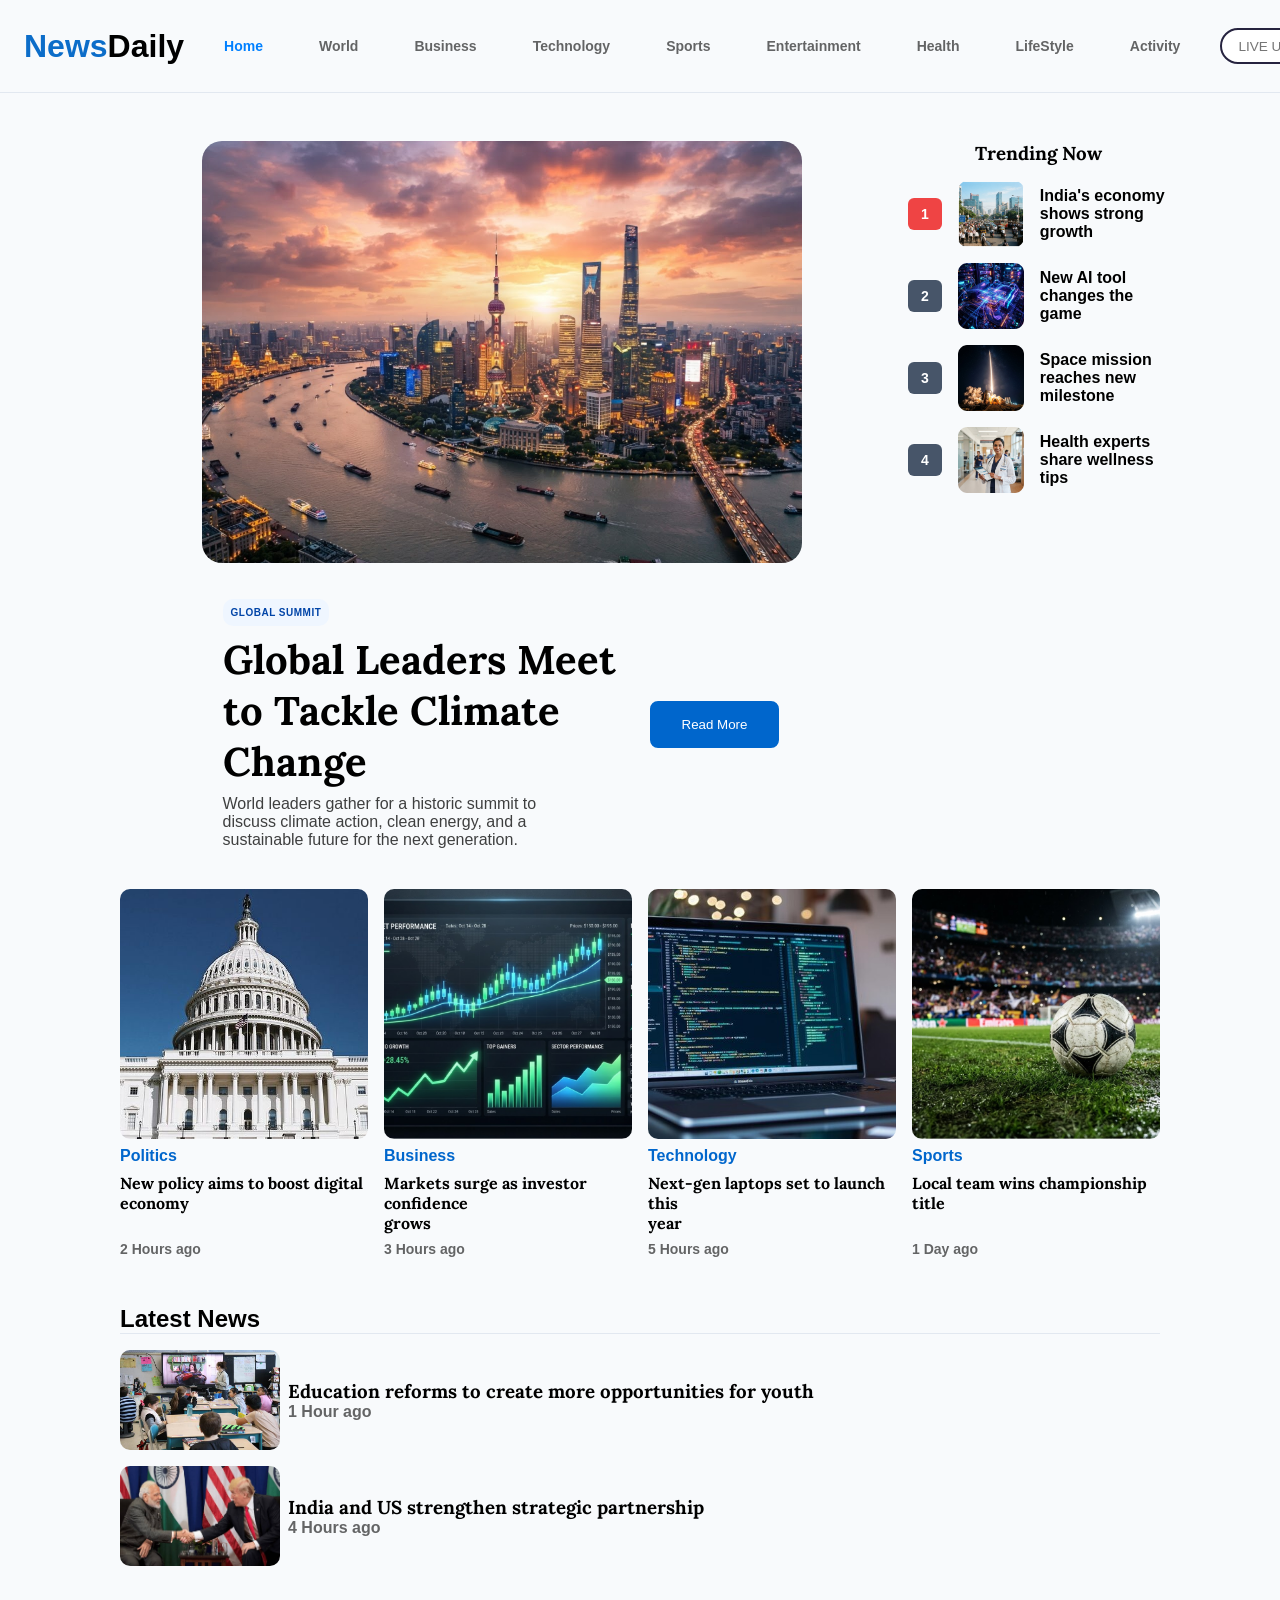
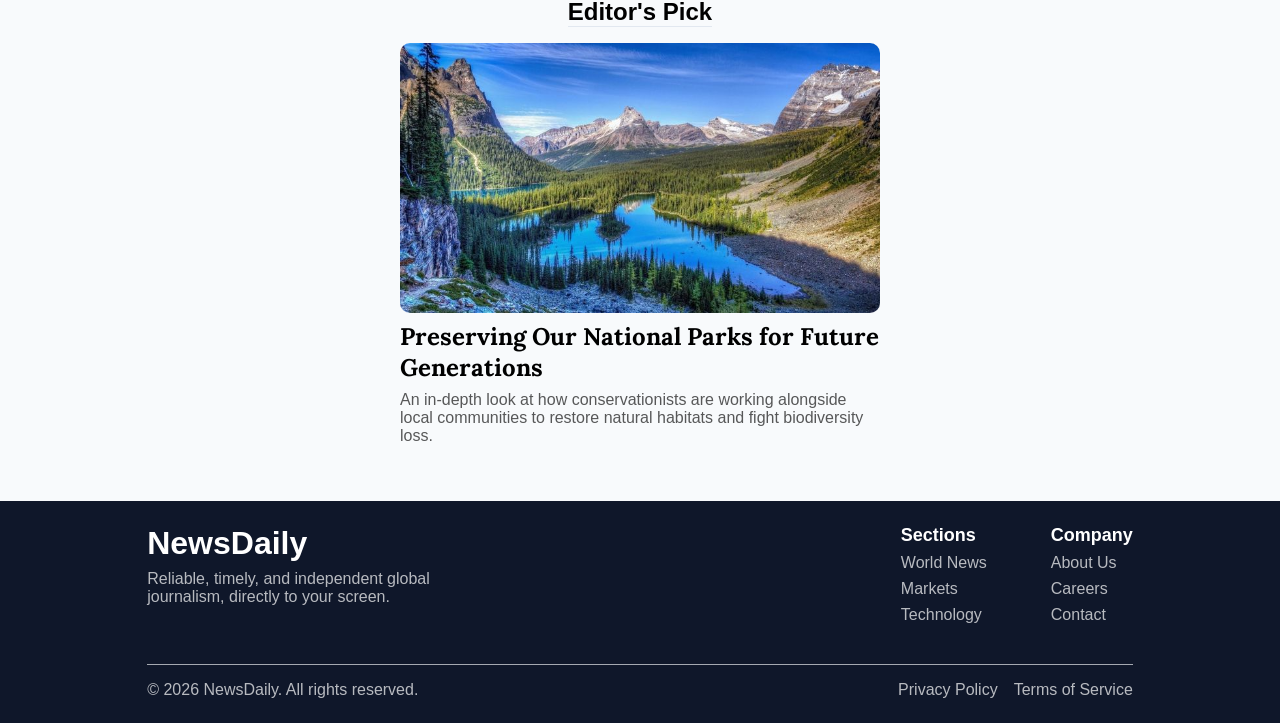
==== src/index.html @ 983c0eaf "Add initial website structure with navigation, styles, and fade transition effects - Created a new J" ====
<!DOCTYPE html>
<html lang="en">

<head>
    <meta charset="UTF-8">
    <meta name="viewport" content="width=device-width, initial-scale=1.0">
    <link rel="stylesheet" href="style.css">
    <title>News Daily</title>
</head>

<body>
    <div class="Webcontainer">
        <header>
            <div class="Headercontainer">
                <div class="Titlecontainer">
                    <h1><span>News</span>Daily</h1>
                </div>
                <nav aria-label="Main navigation">
                    <ul class="Navlist">
                        <li><a class="Home" href="index.html">Home</a></li>
                        <li><a class="World" href="World.html">World</a></li>
                        <li><a class="Business" href="Business.html">Business</a></li>
                        <li><a class="Technology" href="Technology.html">Technology</a></li>
                        <li><a class="Sports" href="Sports.html">Sports</a></li>
                        <li><a class="Entertainment" href="Entertainment.html">Entertainment</a></li>
                        <li><a class="Health" href="Health.html">Health</a></li>
                        <li><a class="LifeStyle" href="LifeStyle.html">LifeStyle</a></li>
                        <li><a class="LifeStyle" href="Activity/resume/index.html">Activity</a></li>
                    </ul>
                </nav>
                <div class="Searchcontainer">
                    <form class="search" role="search">
                        <input type="search" id="search-input" placeholder="LIVE UPDATES...">
                    </form>
                </div>
            </div>
        </header>
        <main>
            <div class="Maincontainer">
                <section class="sectionBreakingNews" aria-labelledby="breaking-news-heading">
                    <div class="BreakingNewsTrending">
                        <div class="BreakingNewsTrending-Sub">
                            <figure>
                                <img src="public/home1.png" alt="economy img">
                            </figure>
                            <div class="headline">
                                <div class="headline-sub">
                                    <span>Global Summit</span>
                                    <h1>Global Leaders Meet <br>
                                        to Tackle Climate <br>
                                        Change
                                    </h1>
                                    <p>
                                        World leaders gather for a historic summit to <br>
                                        discuss climate action, clean energy, and a <br>
                                        sustainable future for the next generation.
                                    </p>
                                </div>
                                <button class="read-btn"
                                    aria-label="Read more about Global Leaders Meet to Tackle Climate Change">
                                    Read More
                                </button>
                            </div>
                        </div>
                        <div class="Trending">
                            <h3>Trending Now</h3>
                            <div class="Trending-list">
                                <div class="trending-item">
                                    <span class="span-1">1</span>
                                    <img src="public/Trending_1.png" alt="India's economy shows strong growth">
                                    <p>India's economy shows strong growth</p>
                                </div>
                                <div class="trending-item">
                                    <span>2</span>
                                    <img src="public/Trending_2.png" alt="India's economy shows strong growth">
                                    <p>New AI tool changes the game</p>
                                </div>
                                <div class="trending-item">
                                    <span>3</span>
                                    <img src="public/Trending_3.png" alt="India's economy shows strong growth">
                                    <p>Space mission reaches new milestone</p>
                                </div>
                                <div class="trending-item">
                                    <span>4</span>
                                    <img src="public/Trending_4.png" alt="India's economy shows strong growth">
                                    <p>Health experts share wellness tips</p>
                                </div>
                            </div>
                        </div>
                    </div>
                </section>
                <section class="category-grid-section">
                    <div class="card">
                        <img src="public/Category1.png" alt="">
                        <span>Politics</span>
                        <h4>New policy aims to boost digital <br> economy</h4>
                        <p>2 Hours ago</p>
                    </div>
                    <div class="card">
                        <img src="public/Category2.png" alt="">
                        <span>Business</span>
                        <h4>Markets surge as investor confidence <br> grows</h4>
                        <p>3 Hours ago</p>
                    </div>
                    <div class="card">
                        <img src="public/Category3.png" alt="">
                        <span>Technology</span>
                        <h4>Next-gen laptops set to launch this <br> year</h4>
                        <p>5 Hours ago</p>
                    </div>
                    <div class="card">
                        <img src="public/Category4.png" alt="">
                        <span>Sports</span>
                        <h4>Local team wins championship title</h4>
                        <p>1 Day ago</p>
                    </div>
                </section>
                <section class="latest-news-section">
                    <div class="latest-news">
                        <h1>Latest News</h1>
                        <div class="Latestnews-container">
                            <img src="public/Latestnews1.png" alt="">
                            <div class="latest-news-text">
                                <h3>Education reforms to create more opportunities for youth</h3>
                                <p>1 Hour ago</p>
                            </div>
                        </div>
                        <div class="Latestnews-container">
                            <img src="public/Latestnews2.png" alt="">
                            <div class="latest-news-text">
                                <h3>India and US strengthen strategic partnership</h3>
                                <p>4 Hours ago</p>
                            </div>
                        </div>
                    </div>
                    <div class="EditorsPick">
                        <h1>Editor's Pick</h1>
                        <div class="Pick">
                            <img src="public/editorpick.png" alt="">
                            <div class="pick-text">
                                <h2>Preserving Our National Parks for Future <br> Generations</h2>
                                <p>An in-depth look at how conservationists are working alongside <br> local communities
                                    to restore natural habitats and fight biodiversity <br> loss.</p>
                            </div>
                        </div>
                    </div>
                </section>
            </div>
        </main>
        <footer>
            <div class="footercontainer">
                <div class="footer-contact">
                    <div class="dailynewsfooter">
                        <h1>NewsDaily</h1>
                        <p>Reliable, timely, and independent global <br> journalism, directly to your screen.</p>
                    </div>
                    <div class="contact-layout">
                        <div class="link-column">
                            <h4>Sections</h4>
                            <ul>
                                <li><a href="World.html">World News</a></li>
                                <li><a href="#">Markets</a></li>
                                <li><a href="#">Technology</a></li>
                            </ul>
                        </div>

                        <div class="link-column">
                            <h4>Company</h4>
                            <ul>
                                <li><a href="#">About Us</a></li>
                                <li><a href="#">Careers</a></li>
                                <li><a href="#">Contact</a></li>
                            </ul>
                        </div>
                    </div>
                </div>
                <div class="cert">
                    <p>© 2026 NewsDaily. All rights reserved.</p>
                    <div class="cert-text">
                        <p>Privacy Policy</p>
                        <p>Terms of Service</p>
                    </div>
                </div>
            </div>
        </footer>
    </div>
    <script src="script.js"></script>
</body>

</html>
---- src/style.css ----
@import url('https://fonts.googleapis.com/css2?family=Lora:ital,wght@0,400..700;1,400..700&display=swap');

*,
*::before,
*::after {
    margin: 0;
    padding: 0;
    box-sizing: border-box;
}

:root {
    --bgmain-color: #F8FAFC;
    --text-color: #000000;
    --textsub-color: #FFFFFF;
    --title-color: #0C6DC9;
    --border: #26233f;
    --color-btn-1: #0066CC;
    --nav-list-color: #0080ff;
    --accent: #0066CC;
    --trending-color: #EF4444;
    --trending-color-sub: #475569;
    --category-title-color: #0066CC;
    --footer-color: #0F172A;

    --color-1: #0044A7;
    --color-2: #930008;

    --spacing-0: 0.5rem;
    --spacing-1: 1rem;
    --spacing-2: 2rem;
    --spacing-3: 3rem;
    --spacing-4: 4rem;
    --spacing-5: 5rem;
    --spacing-6: 6rem;

    --font-size-1: 24px;
    --font-size-2: 20px;
    --font-size-3: 16px;
    --font-size-5: 40px;

    --font-size-sub-2: 18px;
    --font-size-sub-3: 14px;
    --font-size-sub-4: 10px;

    --font-lora: 'Lora', serif;

    --con-size-1: 60px;

    --pad-0: 0.5rem;
    --pad-1: 1rem;
    --pad-2: 1.5rem;
    --pad-3: 2rem;

    --pad-rl: 1rem 4rem 1rem 4rem;
}

@keyframes fadeInPage {
    from {
        opacity: 0;
    }

    to {
        opacity: 1;
    }
}

body {
    min-height: 100dvh;
    background: var(--bgmain-color);
    color: var(--text-color);
    font-family: 'Segoe UI', Tahoma, Geneva, Verdana, sans-serif;
    animation: fadeInPage 0.5s ease-in-out forwards;
    transition: opacity 0.2s ease-in-out;
}

body.fade-out {
    opacity: 0 !important;
    transition: opacity 0.2s ease-in-out;
}

@media (prefers-reduced-motion: reduce) {

    body,
    body.fade-out {
        animation: none !important;
        transition: none !important;
        opacity: 1 !important;
    }
}

.Webcontainer {
    display: flex;
    flex-direction: column;
    gap: var(--spacing-2);
}

header {
    width: 100%;
    display: flex;
    flex-direction: column;
    border-bottom: 1px solid #e2e8f0;
}

.Headercontainer {
    display: flex;
    flex-direction: row;
    justify-content: space-between;
    padding: var(--pad-rl);
    align-items: center;
}

.Titlecontainer span {
    color: var(--title-color);
}

nav {
    color: var(--text-color);
    height: var(--con-size-1);
    display: flex;
    align-items: center;
}

.Navlist {
    display: flex;
    flex-direction: row;
    height: 100%;
    width: 100%;
    list-style: none;
    padding: 0 80px 0rem 80px;
    font-size: var(--font-size-sub-2);
    font-weight: bold;
    align-items: center;
    justify-content: center;

}

.Navlist li {
    height: 100%;
    display: flex;
    align-items: center;
    padding: var(--pad-1);
}

.Navlist a {
    height: 100%;
    display: flex;
    align-items: center;
    justify-content: center;
    padding: var(--pad-1);
    color: var(--text-color);
    opacity: 60%;
    text-decoration: none;
}

.Navlist a.active {
    color: var(--nav-list-color);
    opacity: 100%;
}

.Navlist a:hover {
    color: var(--nav-list-color);
    opacity: 100%;
}

.search {
    position: relative;
    display: block;
    flex: 1;
    max-width: 420px;
}

.search input {
    padding: 0.55rem 1rem 0.55rem 1rem;
    border: 2px solid var(--border);
    border-radius: 999px;
    color: var(--text-color);
    font: inherit;
    font-size: 0.85rem;
}

.search input:focus {
    outline: none;
    border-color: var(--accent);
}

main {
    display: flex;
    flex-direction: column;
    align-items: center;
}

.Maincontainer {
    width: 90%;
    gap: var(--spacing-2);
}

.sectionBreakingNews {
    display: flex;
    flex-direction: column;
}
.sectionNews{
    align-items: center;
}

.BreakingNewsTrending {
    display: flex;
    flex-direction: row;
    padding: var(--pad-2);
    justify-content: space-between;
}

.BreakingNewsTrending-Sub {
    display: flex;
    flex-direction: row;
    gap: var(--spacing-2);
    align-items: center;
}

.BreakingNewsTrending-Sub img {
    border-radius: 20px;
    height: 460px;
    width: 700px;
    max-width: 100%;
    object-fit: cover;
}

.headline {
    display: flex;
    flex-direction: column;
    gap: var(--spacing-6);
}

.headline span {
    display: inline-block;
    width: fit-content;
    color: var(--color-1);
    font-weight: bold;
    font-size: var(--font-size-sub-4);
    background-color: #EFF6FF;

    text-transform: uppercase;
    letter-spacing: 0.05em;
    border-radius: 10px;
    padding: var(--pad-0);
}

.headline h1 {
    font-size: var(--font-size-5);
}

.headline h1,
h3 {
    font-family: var(--font-lora);
}

.headline p {
    font-size: var(--font-size-3);
    opacity: 75%;
}

.read-btn {
    padding: var(--pad-1) var(--pad-3);
    cursor: pointer;
    border-radius: 10px;
    border: 2px solid var(--bgmain-color);
    background-color: var(--color-btn-1);
    color: var(--textsub-color);
}

.read-btn:focus {
    outline: none;
}

.read-btn:focus-visible {
    outline: 2px solid var(--nav-list-color);
    outline-offset: 2px;
}

.Trending {
    display: flex;
    flex-direction: column;
    gap: var(--spacing-1);
}

.Trending h3 {
    text-align: center;
}

.Trending-list {
    display: flex;
    flex-direction: column;
    gap: var(--spacing-1);
}

.trending-item {
    display: flex;
    flex-direction: row;
    align-items: center;
    gap: var(--spacing-1);
}

.trending-item p {
    font-weight: bold;
}

.trending-item span {
    padding: 8px 13px 8px 13px;
    border-radius: 6px;
    background-color: var(--trending-color-sub);
    font-size: var(--font-size-sub-3);
    font-weight: bold;
    color: var(--textsub-color);
}

span.span-1 {
    background-color: var(--trending-color);
}

.trending-item img {
    height: 66px;
    width: 66px;
}

.category-grid-section {
    display: grid;
    grid-template-columns: repeat(4, minmax(0, 1fr));
    gap: var(--spacing-1);
    padding: var(--pad-2);
}

.card {
    width: 100%;
    height: 100%;
    display: flex;
    flex-direction: column;
    gap: var(--spacing-0);
}

.card img {
    width: 100%;
    height: 250px;
    object-fit: cover;
    display: block;
    border-radius: 10px;
} 

.card span {
    color: var(--category-title-color);
    font-weight: bold;
}

.card h4 {
    font-family: var(--font-lora);
}

.card p {
    font-weight: bold;
    opacity: 60%;
    font-size: var(--font-size-sub-3);
    margin-top: auto;
}

.latest-news-section {
    display: flex;
    flex-direction: row;
    padding: var(--pad-2);
    justify-content: space-between;
}

.latest-news {
    display: flex;
    flex-direction: column;
    gap: var(--spacing-1);
}

.latest-news h1 {
    border-bottom: 1px solid #e2e8f0;
}


.Latestnews-container {
    display: flex;
    flex-direction: row;
    align-items: center;
    gap: var(--spacing-0);
}

.Latestnews-container img {
    width: 160px;
    height: 100px;
    border-radius: 10px;
}

.latest-news-text {
    display: flex;
    flex-direction: column;
}

.latest-news-text p {
    opacity: 60%;
    font-weight: bold;
}

.EditorsPick {
    display: flex;
    flex-direction: column;
    gap: var(--spacing-1);
}

.EditorsPick h1 {
    border-bottom: 1px solid #e2e8f0;
}

.Pick {
    display: flex;
    flex-direction: column;
    gap: var(--spacing-0);
}

.Pick img {
    width: 480px;
    height: 260px;
    border-radius: 10px;
}

.Pick h2 {
    font-family: var(--font-lora);
}

.pick-text {
    display: flex;
    flex-direction: column;
    gap: var(--spacing-0);
}

.pick-text p {
    opacity: 65%;
}

footer {
    display: flex;
    flex-direction: column;
    justify-content: center;
    background-color: var(--footer-color);
    color: var(--textsub-color);
    padding: var(--pad-2);
}

.footercontainer {
    width: 80%;
    margin-left: auto;
    margin-right: auto;
    display: flex;
    flex-direction: column;
    gap: 2.5rem;
}

.footer-contact {
    display: flex;
    flex-direction: row;
    justify-content: space-between;
    align-items: flex-start;
    width: 100%;
}

.contact-layout {
    display: flex;
    flex-direction: row;
    gap: 4rem;
}

.link-column {
    display: flex;
    flex-direction: column;
    gap: var(--spacing-0);
    font-family: 'Segoe UI', Tahoma, Geneva, Verdana, sans-serif;
}

.link-column h4 {
    font-size: var(--font-size-sub-2);
}

.link-column ul {
    list-style: none;
    padding: 0;
    margin: 0;
    display: flex;
    flex-direction: column;
    gap: 0.5rem;
}

.link-column a {
    text-decoration: none;
    color: var(--textsub-color);
    opacity: 70%;
}

.dailynewsfooter {
    display: flex;
    flex-direction: column;
    gap: var(--spacing-0);
}

.dailynewsfooter p {
    opacity: 70%;
}

.cert {
    display: flex;
    flex-direction: row;
    justify-content: space-between;
    align-items: center;
    border-top: 1px solid #e5e7eb;
    padding-top: 1rem;
    opacity: 70%;
}

.cert-text {
    display: flex;
    flex-direction: row;
    gap: var(--spacing-1);
}

.cert p {
    margin: 0;
}

@media (max-width: 1536px) {
    .Headercontainer {
        padding: var(--pad-1) var(--pad-2);
    }

    .Navlist {
        gap: var(--spacing-0);
        padding: 0 var(--pad-1);
        font-size: var(--font-size-sub-3);
    }

    .Navlist li {
        padding: var(--pad-0);
    }

    .BreakingNewsTrending {
        align-items: flex-start;
        gap: var(--spacing-1);
        padding: var(--pad-1);
        width: 100%;
    }

    .BreakingNewsTrending-Sub {
        flex: 1 1 600px;
        min-width: 0;
    }

    .BreakingNewsTrending-Sub img {
        height: 420px;
        width: 600px;
        object-fit: cover;
    }

    .headline {
        min-width: 0;
    }

    .Trending {
        flex: 0 1 260px;
        min-width: 220px;
    }

    .Maincontainer {
        width: 85%;
    }
}

@media (max-width: 1475px) {
    .BreakingNewsTrending-Sub {
        flex-direction: column;
        align-items: center;
        width: 100%;
    }

    .BreakingNewsTrending-Sub img {
        width: 100%;
        max-width: 600px;
        height: auto;
    }

    .headline {
        display: flex;
        flex-direction: row;
        align-items: center;
        justify-content: center;
        width: 100%;
        gap: var(--spacing-2);
    }

    .headline-sub {
        display: flex;
        flex-direction: column;
        gap: var(--spacing-0);
    }

    .read-btn {
        align-self: center;
        white-space: nowrap;
    }
}

@media (max-width: 1386px) {
    .latest-news-section {
        flex-direction: column;
        gap: var(--spacing-2);
    }

    .EditorsPick {
        align-items: center;
    }

    .Pick img {
        width: 100%;
        max-width: 480px;
        height: auto;
        border-radius: 10px;
    }
}

@media (max-width: 1137px) {
    .Headercontainer {
        flex-wrap: wrap;
    }

    nav {
        order: 3;
        width: 100%;
        height: auto;
        justify-content: center;
    }

    .Navlist {
        padding: 0;
        flex-wrap: wrap;
        justify-content: center;
        gap: var(--spacing-0);
        font-size: var(--font-size-sub-3);
    }

    .Navlist li {
        padding: 0.25rem;
    }

    .Navlist a {
        padding: 0.25rem 0.5rem;
    }
}

@media (max-width: 947px) {
    .headline {
        display: flex;
        flex-direction: column;
        align-items: flex-start;
    }

    .read-btn {
        align-self: flex-start;
    }

    .BreakingNewsTrending {
        display: flex;
        flex-direction: column;
        gap: var(--spacing-5);
    }
}

@media (max-width: 750px) {
    .Headercontainer {
        flex-direction: column;
        gap: var(--spacing-1);
    }

    .Navlist {
        padding: 0;
        flex-wrap: wrap;
        justify-content: center;
    }

    .category-grid-section {
        grid-template-columns: 1fr;
        gap: var(--spacing-2);
        padding: var(--pad-1);
    }

    .contact-layout {
        flex-direction: column;
        gap: var(--spacing-2);
    }

    .cert {
        flex-direction: column;
        gap: var(--spacing-1);
        text-align: center;
    }

    .cert-text {
        justify-content: center;
    }
}
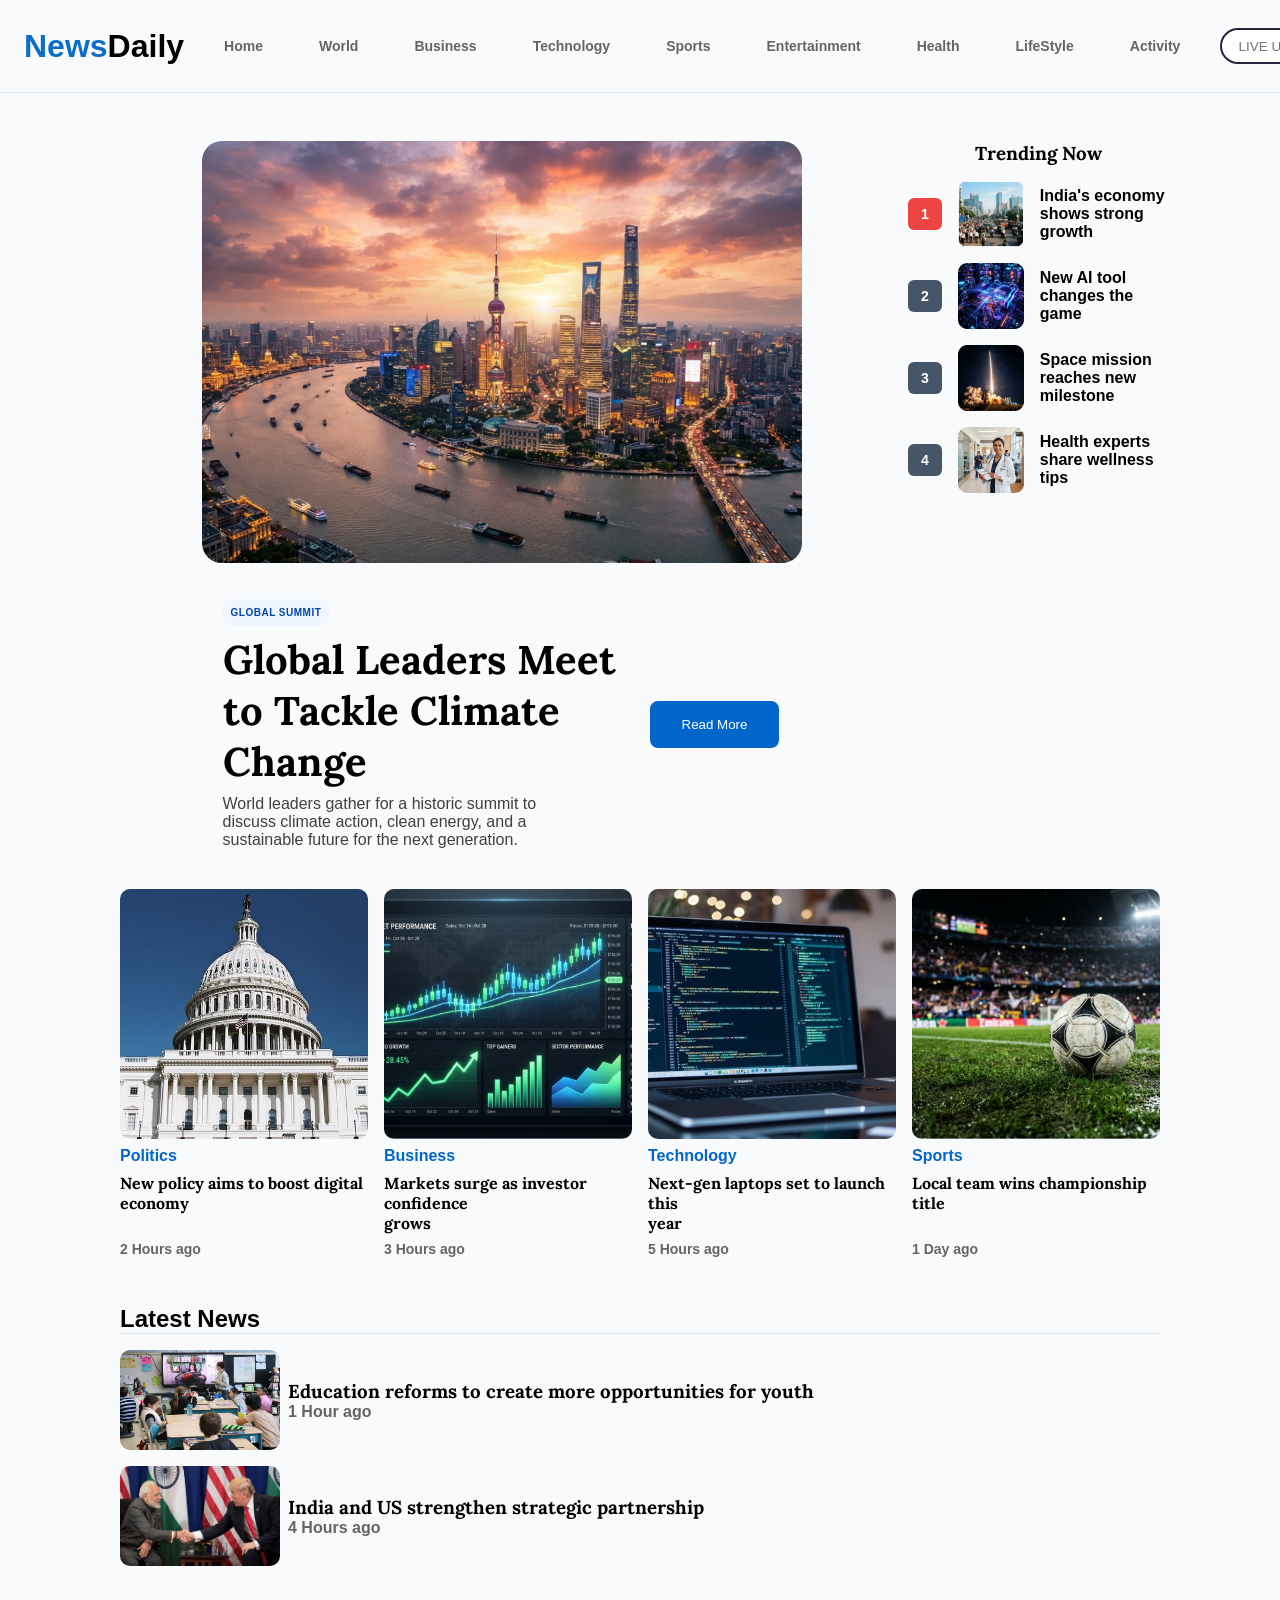
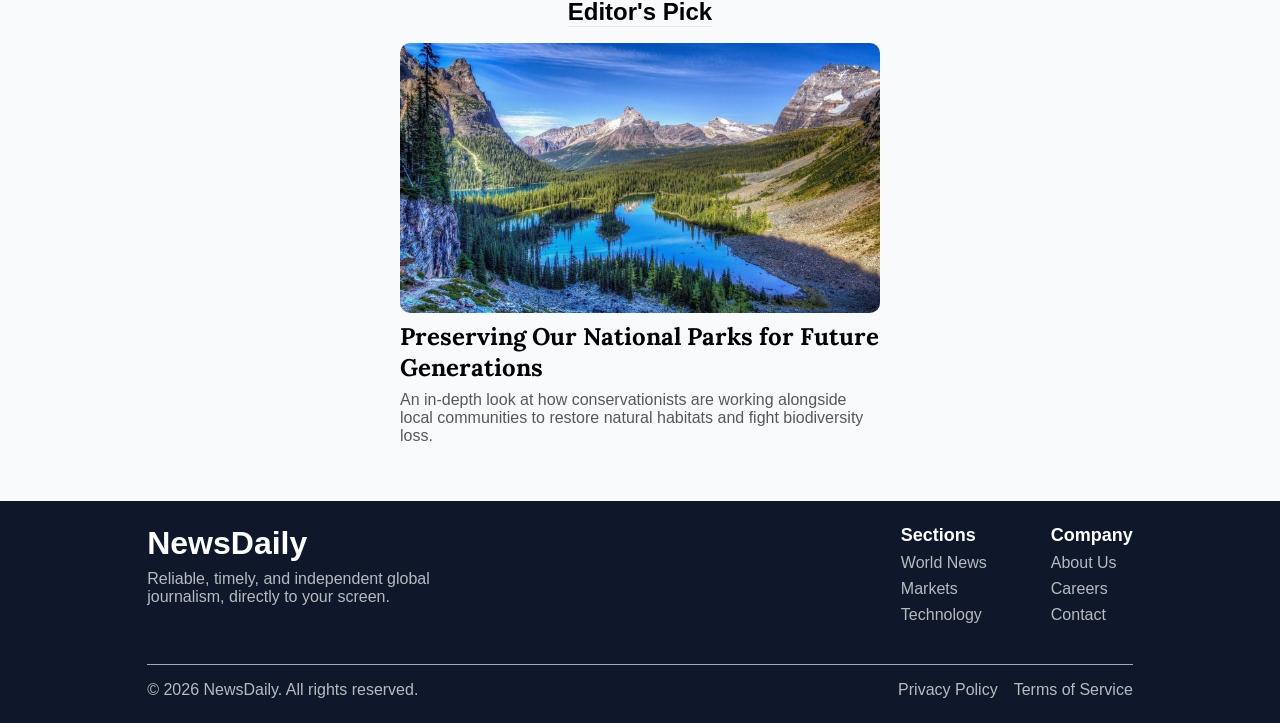
==== commit 745a2b4e: "Refactor code structure and remove redundant sections for improved readability and maintainability" ====
--- a/src/index.html
+++ b/src/index.html
@@ -6,6 +6,7 @@
     <meta name="viewport" content="width=device-width, initial-scale=1.0">
     <link rel="stylesheet" href="style.css">
     <title>News Daily</title>
+    <script>try { var t = localStorage.getItem("newsdaily-theme"); if (!t) { t = window.matchMedia("(prefers-color-scheme: dark)").matches ? "dark" : "light"; } document.documentElement.setAttribute("data-theme", t); } catch (e) { document.documentElement.setAttribute("data-theme", "light"); }</script>
 </head>
 
 <body>
@@ -25,13 +26,23 @@
                         <li><a class="Entertainment" href="Entertainment.html">Entertainment</a></li>
                         <li><a class="Health" href="Health.html">Health</a></li>
                         <li><a class="LifeStyle" href="LifeStyle.html">LifeStyle</a></li>
-                        <li><a class="LifeStyle" href="Activity/resume/index.html">Activity</a></li>
+                        <li class="dropdown">
+                            <a class="Activity" href="#">Activity</a>
+                            <ul class="dropdown-content">
+                                <li><a href="Activity/resume/resume.html">Resume</a></li>
+                                <li><a href="Activity/list/list.html">List</a></li>
+                                <li><a href="Activity/calendar/calendar.html">Calendar</a></li>
+                                <li><a href="Activity/movie/movie.html">Movie</a></li>
+                            </ul>
+                        </li>
                     </ul>
                 </nav>
                 <div class="Searchcontainer">
                     <form class="search" role="search">
                         <input type="search" id="search-input" placeholder="LIVE UPDATES...">
                     </form>
+                    <button class="theme-toggle" type="button" aria-pressed="false"
+                        aria-label="Switch to dark mode" title="Switch to dark mode">&#9788;</button>
                 </div>
             </div>
         </header>
--- a/src/style.css
+++ b/src/style.css
@@ -22,6 +22,28 @@
     --category-title-color: #0066CC;
     --footer-color: #0F172A;
 
+    --line-color: #e2e8f0;
+    --tag-bg: #EFF6FF;
+    --hover-bg: rgba(0, 0, 0, 0.05);
+    --dropdown-shadow: rgba(0, 0, 0, 0.1);
+    --dropdown-stroke: rgba(0, 0, 0, 0.05);
+    --card-bg: #FFFFFF;
+    --card-border: #E2E8F0;
+    --card-shadow: 0 2px 8px rgba(15, 23, 42, 0.04);
+    --tint-blue: rgba(0, 102, 204, 0.06);
+    --tint-blue-strong: rgba(0, 102, 204, 0.10);
+    --tint-red: rgba(239, 68, 68, 0.05);
+    --tint-red-stroke: rgba(239, 68, 68, 0.20);
+    --tint-red-hover: rgba(239, 68, 68, 0.12);
+    --tint-empty: rgba(148, 163, 184, 0.08);
+    --cv-accent: #2f6f6b;
+    --cv-accent-dark: #245553;
+    --cv-ink: #1f2933;
+    --cv-muted: #6b7785;
+    --cv-line: #dfe4e9;
+    --cv-white: #ffffff;
+    --cv-body: #3d4852;
+
     --color-1: #0044A7;
     --color-2: #930008;
 
@@ -54,6 +76,74 @@
     --pad-rl: 1rem 4rem 1rem 4rem;
 }
 
+[data-theme="dark"] {
+    --bgmain-color: #0b0b12;
+    --text-color: #E5E7EB;
+    --textsub-color: #FFFFFF;
+    --title-color: #4DA3FF;
+    --border: #3B3A55;
+    --color-btn-1: #3B82F6;
+    --nav-list-color: #60A5FA;
+    --accent: #3B82F6;
+    --trending-color: #F87171;
+    --trending-color-sub: #94A3B8;
+    --category-title-color: #60A5FA;
+    --footer-color: #05050A;
+
+    --line-color: #26263A;
+    --tag-bg: #14243D;
+    --hover-bg: rgba(255, 255, 255, 0.08);
+    --dropdown-shadow: rgba(0, 0, 0, 0.6);
+    --dropdown-stroke: rgba(255, 255, 255, 0.10);
+    --card-bg: #14141F;
+    --card-border: #2A2A3D;
+    --card-shadow: 0 2px 10px rgba(0, 0, 0, 0.45);
+    --tint-blue: rgba(59, 130, 246, 0.12);
+    --tint-blue-strong: rgba(59, 130, 246, 0.18);
+    --tint-red: rgba(248, 113, 113, 0.10);
+    --tint-red-stroke: rgba(248, 113, 113, 0.30);
+    --tint-red-hover: rgba(248, 113, 113, 0.20);
+    --tint-empty: rgba(148, 163, 184, 0.06);
+    --cv-accent: #3f8f8a;
+    --cv-accent-dark: #63b3ad;
+    --cv-ink: #E5E7EB;
+    --cv-muted: #9CA3AF;
+    --cv-line: #2A2A3D;
+    --cv-white: #14141F;
+    --cv-body: #B6BECC;
+
+    --color-1: #7FB8FF;
+    --color-2: #FF8A8A;
+}
+
+.theme-toggle {
+    display: inline-flex;
+    align-items: center;
+    justify-content: center;
+    width: 38px;
+    height: 38px;
+    flex-shrink: 0;
+    border-radius: 50%;
+    border: 2px solid var(--border);
+    background: transparent;
+    color: var(--text-color);
+    cursor: pointer;
+    font-size: 17px;
+    line-height: 1;
+    transition: background 0.2s ease, color 0.2s ease, border-color 0.2s ease;
+}
+
+.theme-toggle:hover {
+    background: var(--hover-bg);
+    color: var(--nav-list-color);
+    border-color: var(--nav-list-color);
+}
+
+.theme-toggle:focus-visible {
+    outline: 2px solid var(--accent);
+    outline-offset: 2px;
+}
+
 @keyframes fadeInPage {
     from {
         opacity: 0;
@@ -98,7 +188,7 @@
     width: 100%;
     display: flex;
     flex-direction: column;
-    border-bottom: 1px solid #e2e8f0;
+    border-bottom: 1px solid var(--line-color);
 }
 
 .Headercontainer {
@@ -139,6 +229,52 @@
     display: flex;
     align-items: center;
     padding: var(--pad-1);
+    position: relative;
+}
+
+.dropdown-content {
+    display: none;
+    position: absolute;
+    top: 100%;
+    left: 0;
+    background-color: var(--card-bg);
+    min-width: 180px;
+    box-shadow: 0px 8px 16px 0px var(--dropdown-shadow);
+    z-index: 1000;
+    list-style: none;
+    padding: 10px 0;
+    border-radius: 8px;
+    border: 1px solid var(--dropdown-stroke);
+}
+
+.dropdown-content li {
+    width: 100%;
+    padding: 0 !important;
+}
+
+.dropdown-content a {
+    padding: 10px 20px !important;
+    width: 100% !important;
+    justify-content: flex-start !important;
+    opacity: 100% !important;
+    font-size: 14px;
+}
+
+.dropdown-content a:hover {
+    background-color: var(--hover-bg);
+}
+
+.dropdown:hover .dropdown-content {
+    display: block;
+}
+
+.Searchcontainer {
+    display: flex;
+    flex-direction: row;
+    align-items: center;
+    gap: var(--pad-0);
+    flex: 1;
+    max-width: 480px;
 }
 
 .Navlist a {
@@ -236,7 +372,7 @@
     color: var(--color-1);
     font-weight: bold;
     font-size: var(--font-size-sub-4);
-    background-color: #EFF6FF;
+    background-color: var(--tag-bg);
 
     text-transform: uppercase;
     letter-spacing: 0.05em;
@@ -374,7 +510,7 @@
 }
 
 .latest-news h1 {
-    border-bottom: 1px solid #e2e8f0;
+    border-bottom: 1px solid var(--line-color);
 }
 
 
@@ -408,7 +544,7 @@
 }
 
 .EditorsPick h1 {
-    border-bottom: 1px solid #e2e8f0;
+    border-bottom: 1px solid var(--line-color);
 }
 
 .Pick {
@@ -510,7 +646,7 @@
     flex-direction: row;
     justify-content: space-between;
     align-items: center;
-    border-top: 1px solid #e5e7eb;
+    border-top: 1px solid var(--line-color);
     padding-top: 1rem;
     opacity: 70%;
 }
